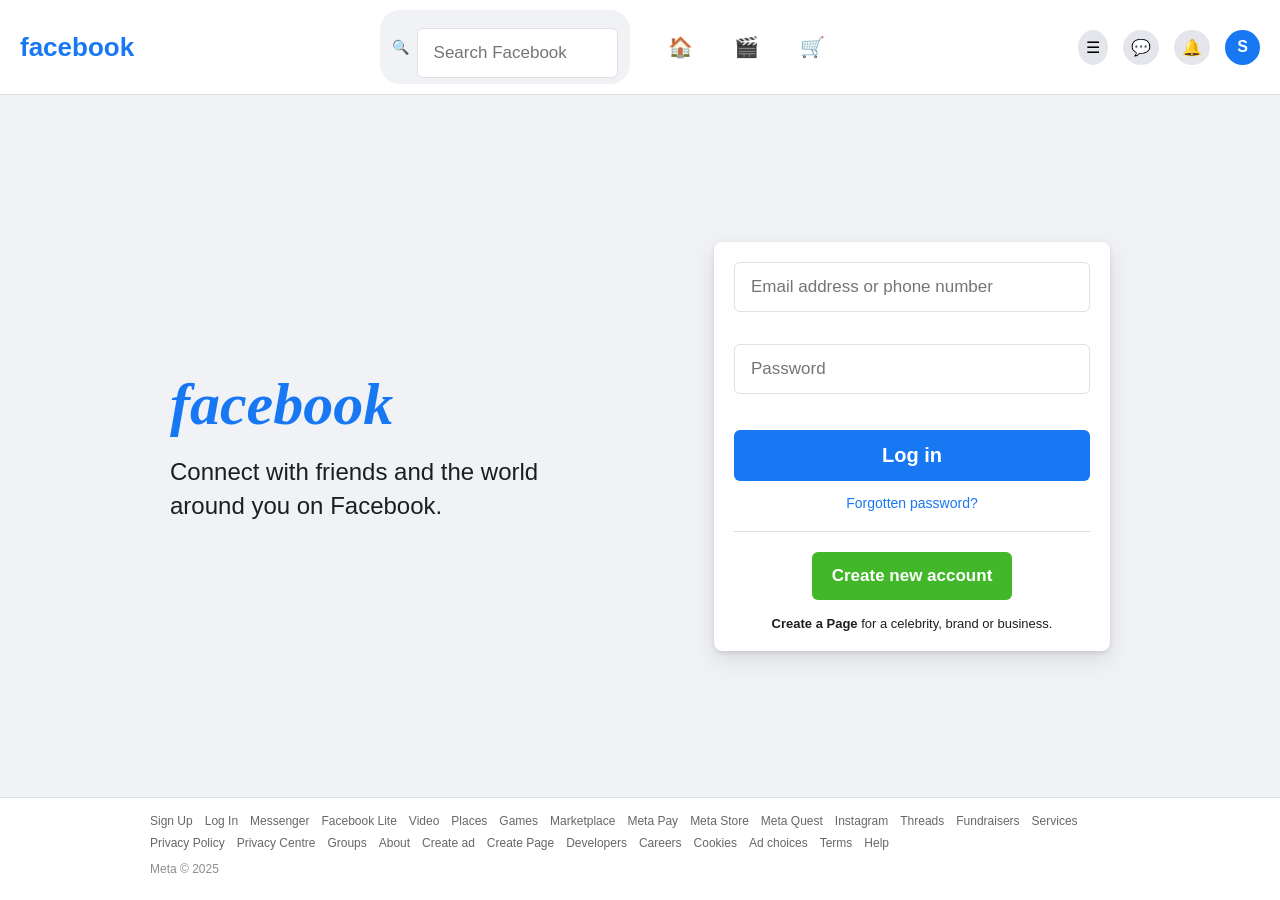
==== login.html @ f6bc67ad "Add files via upload" ====
<!DOCTYPE html>
<html lang="en">
<head>
    <meta charset="UTF-8">
    <meta name="viewport" content="width=device-width, initial-scale=1.0">
    <title>Facebook - Login</title>
    <link rel="stylesheet" href="styles.css">
</head>
<body>

    <header class="fb-header">
      <div class="header-inner">
        <span class="header-logo">facebook</span>
        <div class="header-center">
          <div class="header-search-wrap">
            <span>🔍</span>
            <input type="text" placeholder="Search Facebook">
          </div>
          <nav class="header-icons">
            <a href="#">🏠</a>
            <a href="#">🎬</a>
            <a href="#">🛒</a>
          </nav>
        </div>
        <div class="header-actions">
          <button>☰</button>
          <button>💬</button>
          <button>🔔</button>
          <div class="avatar">S</div>
        </div>
      </div>
    </header>

    <main class="main-layout">
        <div class="left-panel">
            <h1 class="fb-logo-big">facebook</h1>
            <p class="hero-text">Connect with friends and the world around you on Facebook.</p>
        </div>

        <div class="right-panel">
            <div class="login-card">
                <form onsubmit="handleLogin(event)">
                    <input type="text" id="email" placeholder="Email address or phone number">
                    <span class="error-msg" id="email-error"></span>

                    <input type="password" id="password" placeholder="Password">
                    <span class="error-msg" id="password-error"></span>

                    <button type="submit" class="btn-login">Log in</button>

                    <div class="text-center">
                        <a href="forgot.html" class="forgot-link">Forgotten password?</a>
                    </div>

                    <hr class="divider">

                    <div class="create-account-wrap">
                        <a href="signup.html" class="btn-create">Create new account</a>
                    </div>
                </form>

                <p class="create-page-text">
                    <strong>Create a Page</strong> for a celebrity, brand or business.
                </p>
            </div>
        </div>
    </main>

    <footer class="fb-footer">
        <div class="footer-links">
            <a href="#">Sign Up</a>
            <a href="#">Log In</a>
            <a href="#">Messenger</a>
            <a href="#">Facebook Lite</a>
            <a href="#">Video</a>
            <a href="#">Places</a>
            <a href="#">Games</a>
            <a href="#">Marketplace</a>
            <a href="#">Meta Pay</a>
            <a href="#">Meta Store</a>
            <a href="#">Meta Quest</a>
            <a href="#">Instagram</a>
            <a href="#">Threads</a>
            <a href="#">Fundraisers</a>
            <a href="#">Services</a>
        </div>
        <div class="footer-links">
            <a href="#">Privacy Policy</a>
            <a href="#">Privacy Centre</a>
            <a href="#">Groups</a>
            <a href="#">About</a>
            <a href="#">Create ad</a>
            <a href="#">Create Page</a>
            <a href="#">Developers</a>
            <a href="#">Careers</a>
            <a href="#">Cookies</a>
            <a href="#">Ad choices</a>
            <a href="#">Terms</a>
            <a href="#">Help</a>
        </div>
        <p class="footer-copy">Meta © 2025</p>
    </footer>

    <script src="script.js"></script>
</body>
</html>
---- styles.css ----
/* =====================
   GLOBAL RESET & BASE
   ===================== */

* {
    box-sizing: border-box;
    margin: 0;
    padding: 0;
}

body {
    font-family: Helvetica, Arial, sans-serif;
    background-color: #f0f2f5;
    color: #1c1e21;
    min-height: 100vh;
    display: flex;
    flex-direction: column;
}

a {
    text-decoration: none;
    color: #1877f2;
}

a:hover {
    text-decoration: underline;
}

/* =====================
   HEADER
   ===================== */

.fb-header {
  background: #fff;
  border-bottom: 1px solid #ddd;
  padding: 10px 20px;
}

.header-inner {
  display: flex;
  align-items: center;
  justify-content: space-between;
}

/* LOGO */
.header-logo {
  font-size: 26px;
  font-weight: bold;
  color: #1877f2;
}

/* CENTER SECTION */
.header-center {
  display: flex;
  align-items: center;
  gap: 30px;
}

/* SEARCH BOX */
.header-search-wrap {
  display: flex;
  align-items: center;
  background: #f0f2f5;
  padding: 6px 12px;
  border-radius: 20px;
  width: 250px;
}

.header-search-wrap span {
  margin-right: 8px;
  font-size: 14px;
  color: #606770;
}

.header-search-wrap input {
  border: none;
  outline: none;
  background: transparent;
  width: 100%;
  font-size: 14px;
}

/* ICONS */
.header-icons {
  display: flex;
  gap: 25px; /* spacing between icons */
}

.header-icons a {
  text-decoration: none;
  font-size: 20px;
  padding: 8px;
  border-radius: 8px;
  transition: 0.2s;
}

.header-icons a:hover {
  background: #f0f2f5;
}

/* RIGHT ACTIONS */
.header-actions {
  display: flex;
  align-items: center;
  gap: 15px;
}

.header-actions button {
  border: none;
  background: #e4e6eb;
  padding: 8px;
  border-radius: 50%;
  cursor: pointer;
  font-size: 16px;
}

.header-actions button:hover {
  background: #d8dadf;
}

.avatar {
  background: #1877f2;
  color: white;
  font-weight: bold;
  width: 35px;
  height: 35px;
  display: flex;
  align-items: center;
  justify-content: center;
  border-radius: 50%;
}

/* =====================
   MAIN TWO-COLUMN LAYOUT
   ===================== */

.main-layout {
    flex: 1;
    max-width: 980px;
    margin: 0 auto;
    width: 100%;
    padding: 60px 20px;
    display: flex;
    align-items: center;
    gap: 60px;
}

/* LEFT PANEL */
.left-panel {
    flex: 1;
    min-width: 0;
}

.fb-logo-big {
    font-family: Georgia, 'Times New Roman', serif;
    font-size: 60px;
    font-style: italic;
    font-weight: bold;
    color: #1877f2;
    margin-bottom: 16px;
}

.hero-text {
    font-size: 24px;
    line-height: 1.4;
    color: #1c1e21;
    max-width: 380px;
}

/* RIGHT PANEL */
.right-panel {
    flex-shrink: 0;
    width: 396px;
}

/* =====================
   LOGIN CARD
   ===================== */

.login-card {
    background: #ffffff;
    border-radius: 8px;
    box-shadow: 0 2px 4px rgba(0,0,0,0.1), 0 8px 24px rgba(0,0,0,0.1);
    padding: 20px;
}

.card-title {
    font-size: 24px;
    font-weight: 600;
    color: #1c1e21;
    margin-bottom: 4px;
}

.card-subtitle {
    font-size: 15px;
    color: #65676b;
    margin-bottom: 12px;
}

.divider-top {
    border: none;
    border-top: 1px solid #dadde1;
    margin: 12px 0 16px;
}

/* =====================
   FORM ELEMENTS
   ===================== */

input[type="text"],
input[type="email"],
input[type="password"] {
    width: 100%;
    padding: 14px 16px;
    border: 1px solid #dddfe2;
    border-radius: 6px;
    font-size: 17px;
    background-color: #ffffff;
    margin-top: 12px;
    transition: border-color 0.2s;
}

input[type="text"]:first-child,
input[type="email"]:first-child {
    margin-top: 0;
}

input:focus {
    border-color: #1877f2;
    outline: none;
    box-shadow: 0 0 0 2px rgba(24, 119, 242, 0.2);
}

input[type="checkbox"] {
    width: auto;
    margin: 0;
    transform: scale(1.2);
    margin-top: 0;
}

/* =====================
   BUTTONS
   ===================== */

.btn-login {
    margin-top: 16px;
    width: 100%;
    padding: 14px;
    background-color: #1877f2;
    color: white;
    font-size: 20px;
    font-weight: bold;
    border: none;
    border-radius: 6px;
    cursor: pointer;
    transition: background 0.15s, transform 0.1s;
}

.btn-login:hover {
    background-color: #166fe5;
}

.btn-green {
    background-color: #42b72a;
    font-size: 17px;
}

.btn-green:hover {
    background-color: #36a420;
}

.btn-create {
    display: inline-block;
    padding: 14px 20px;
    background-color: #42b72a;
    color: white;
    font-size: 17px;
    font-weight: bold;
    border-radius: 6px;
    text-decoration: none;
    transition: background 0.15s;
}

.btn-create:hover {
    background-color: #36a420;
    text-decoration: none;
}

.btn-cancel {
    display: inline-block;
    padding: 10px 20px;
    background-color: #e4e6eb;
    color: #1c1e21;
    font-size: 16px;
    font-weight: 600;
    border-radius: 6px;
    text-decoration: none;
    transition: background 0.15s;
}

.btn-cancel:hover {
    background-color: #d8dadf;
    text-decoration: none;
}

.btn-search {
    width: auto;
    padding: 10px 20px;
    font-size: 16px;
    margin-top: 0;
}

/* =====================
   MISC CARD ELEMENTS
   ===================== */

.forgot-link {
    display: block;
    text-align: center;
    font-size: 14px;
    margin-top: 14px;
    color: #1877f2;
}

.text-center {
    text-align: center;
}

.divider {
    border: none;
    border-top: 1px solid #dadde1;
    margin: 20px 0;
}

.create-account-wrap {
    text-align: center;
    margin-bottom: 12px;
}

.create-page-text {
    text-align: center;
    font-size: 13px;
    color: #1c1e21;
    margin-top: 16px;
}

.login-link-text {
    text-align: center;
    margin-top: 16px;
    font-size: 14px;
    color: #65676b;
}

/* =====================
   NAME ROW (signup)
   ===================== */

.name-row {
    display: flex;
    gap: 8px;
    margin-top: 12px;
}

.name-row div {
    flex: 1;
}

.name-row input {
    margin-top: 0;
}

/* =====================
   TERMS ROW (signup)
   ===================== */

.terms {
    margin-top: 12px;
}

.terms-conditions {
    display: flex;
    align-items: center;
    gap: 8px;
    font-size: 13px;
    color: #65676b;
    cursor: pointer;
}

/* =====================
   FORGOT PAGE ACTIONS
   ===================== */

.forgot-actions {
    display: flex;
    align-items: center;
    justify-content: flex-end;
    gap: 12px;
    margin-top: 20px;
    padding-top: 16px;
    border-top: 1px solid #dadde1;
}

/* =====================
   ERROR MESSAGES
   ===================== */

.error-msg {
    display: block;
    color: #fa3e3e;
    font-size: 12px;
    margin-top: 4px;
    min-height: 16px;
}

/* =====================
   FOOTER
   ===================== */

.fb-footer {
    background-color: #ffffff;
    border-top: 1px solid #dadde1;
    padding: 16px 24px 24px;
}

.footer-links {
    max-width: 980px;
    margin: 0 auto 8px;
    display: flex;
    flex-wrap: wrap;
    gap: 4px 12px;
}

.footer-links a {
    font-size: 12px;
    color: #65676b;
    text-decoration: none;
}

.footer-links a:hover {
    text-decoration: underline;
}

.footer-copy {
    max-width: 980px;
    margin: 12px auto 0;
    font-size: 12px;
    color: #8a8d91;
    text-align: left;
}

/* =====================
   RESPONSIVE
   ===================== */

@media (max-width: 768px) {
    .main-layout {
        flex-direction: column;
        padding: 30px 16px;
        gap: 24px;
        align-items: center;
    }

    .left-panel {
        text-align: center;
    }

    .fb-logo-big {
        font-size: 42px;
    }

    .hero-text {
        font-size: 18px;
    }

    .right-panel {
        width: 100%;
        max-width: 396px;
    }

    .header-center {
        display: none;
    }
}

@media (max-width: 480px) {
    .name-row {
        flex-direction: column;
    }
}
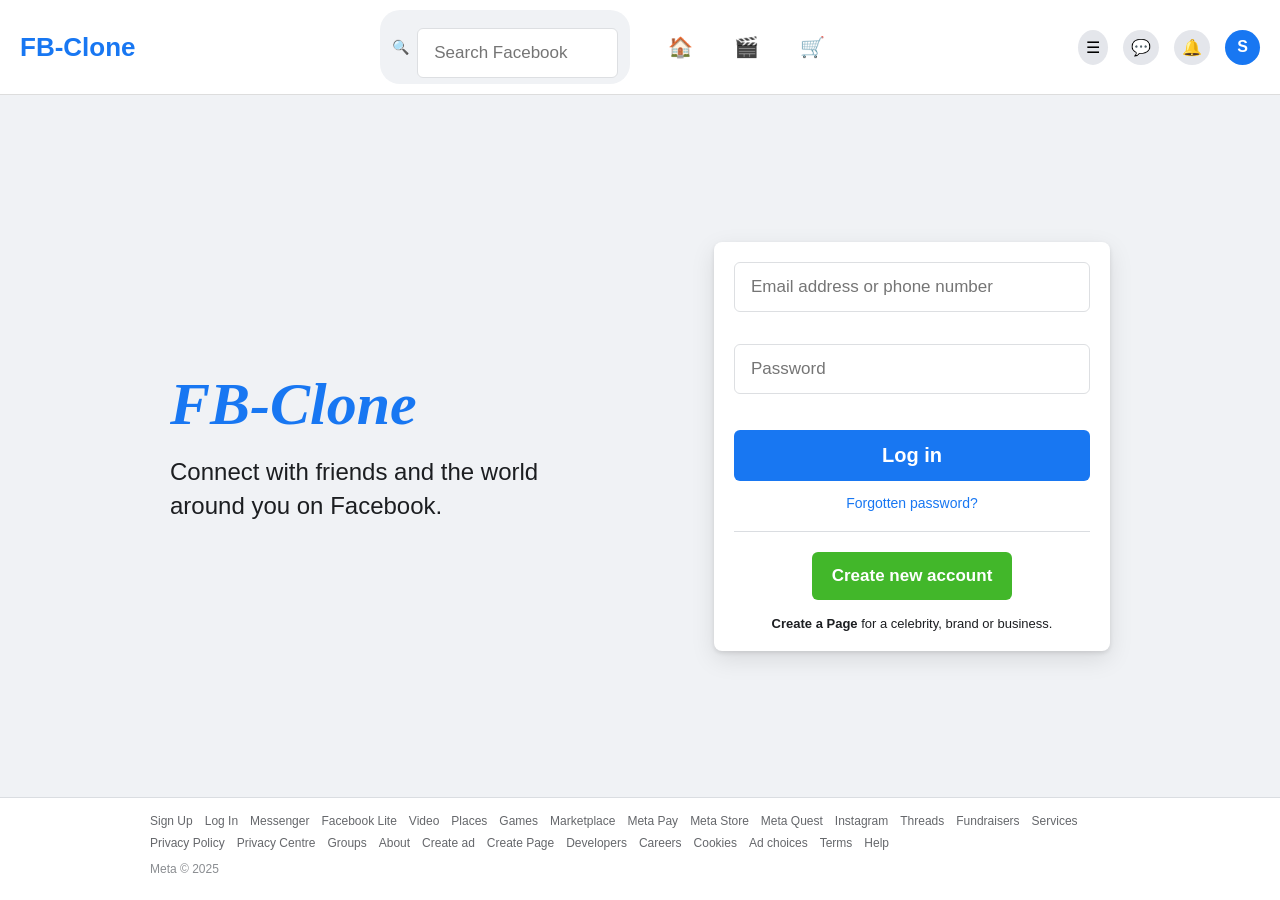
==== commit 7e896542: "Update login.html" ====
--- a/login.html
+++ b/login.html
@@ -3,14 +3,14 @@
 <head>
     <meta charset="UTF-8">
     <meta name="viewport" content="width=device-width, initial-scale=1.0">
-    <title>Facebook - Login</title>
+    <title>FB-clone</title>
     <link rel="stylesheet" href="styles.css">
 </head>
 <body>
 
     <header class="fb-header">
       <div class="header-inner">
-        <span class="header-logo">facebook</span>
+        <span class="header-logo">FB-Clone</span>
         <div class="header-center">
           <div class="header-search-wrap">
             <span>🔍</span>
@@ -33,7 +33,7 @@
 
     <main class="main-layout">
         <div class="left-panel">
-            <h1 class="fb-logo-big">facebook</h1>
+            <h1 class="fb-logo-big">FB-Clone</h1>
             <p class="hero-text">Connect with friends and the world around you on Facebook.</p>
         </div>
 
